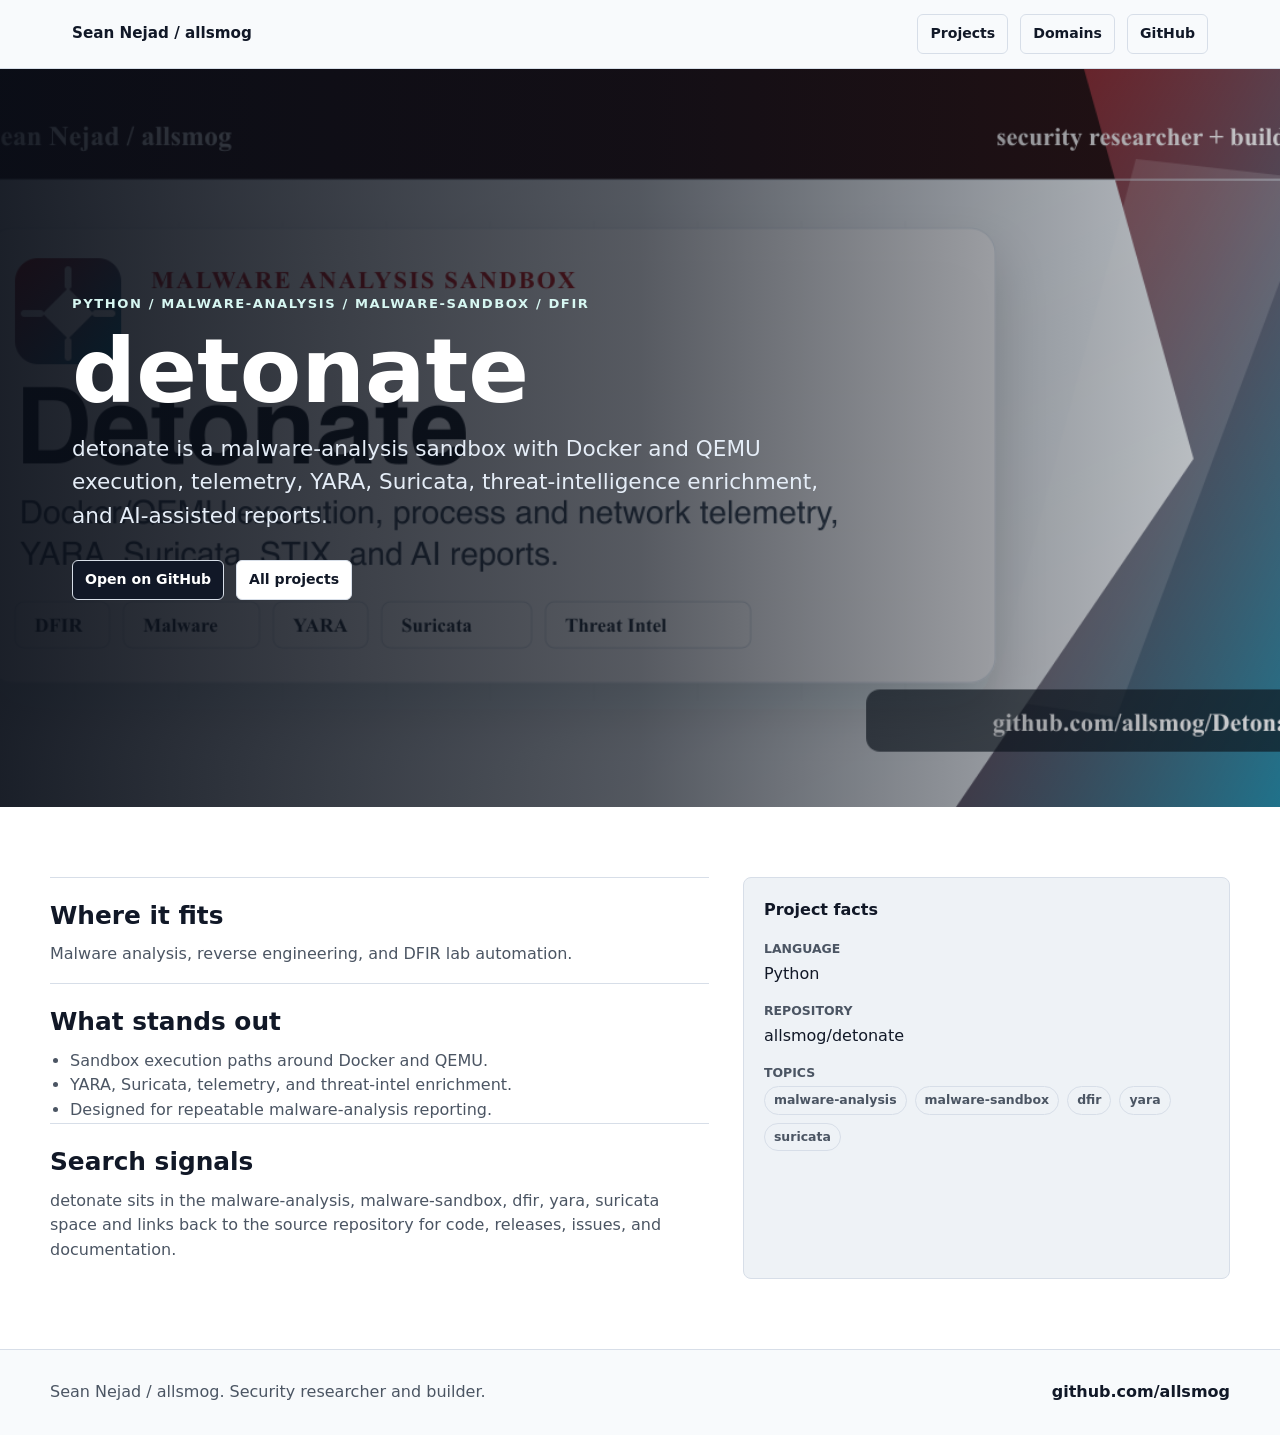
==== projects/detonate/index.html @ e036b19d "Create GitHub Pages portfolio site" ====
<!doctype html>
<html lang="en">
<head>
  <meta charset="utf-8">
  <meta name="viewport" content="width=device-width, initial-scale=1">
  <title>detonate | allsmog Security Projects</title>
  <meta name="description" content="detonate is a malware-analysis sandbox with Docker, QEMU, telemetry, YARA, Suricata, threat-intel enrichment, and AI reports.">
  <link rel="canonical" href="https://allsmog.github.io/projects/detonate/">
  <meta property="og:type" content="website">
  <meta property="og:title" content="detonate | allsmog Security Projects">
  <meta property="og:description" content="detonate is a malware-analysis sandbox with Docker, QEMU, telemetry, YARA, Suricata, threat-intel enrichment, and AI reports.">
  <meta property="og:url" content="https://allsmog.github.io/projects/detonate/">
  <meta property="og:image" content="https://allsmog.github.io/assets/social/detonate.png">
  <meta name="twitter:card" content="summary_large_image">
  <meta name="twitter:title" content="detonate | allsmog Security Projects">
  <meta name="twitter:description" content="detonate is a malware-analysis sandbox with Docker, QEMU, telemetry, YARA, Suricata, threat-intel enrichment, and AI reports.">
  <meta name="twitter:image" content="https://allsmog.github.io/assets/social/detonate.png">
  <link rel="stylesheet" href="/assets/site.css">
  <script type="application/ld+json">{"@context":"https://schema.org","@type":"SoftwareSourceCode","name":"detonate","description":"detonate is a malware-analysis sandbox with Docker and QEMU execution, telemetry, YARA, Suricata, threat-intelligence enrichment, and AI-assisted reports.","codeRepository":"https://github.com/allsmog/detonate","programmingLanguage":"Python","author":{"@type":"Person","name":"Sean Nejad","alternateName":"allsmog","url":"https://allsmog.github.io"},"url":"https://allsmog.github.io/projects/detonate/","keywords":"malware-analysis, malware-sandbox, dfir, yara, suricata"}</script>
</head>
<body>
  <a class="skip-link" href="#main">Skip to content</a>
  <header class="site-header">
    <nav class="nav" aria-label="Primary navigation">
      <a class="brand" href="/">Sean Nejad / allsmog</a>
      <div class="nav-links">
        <a href="/#projects">Projects</a>
        <a href="/#domains">Domains</a>
        <a href="https://github.com/allsmog">GitHub</a>
      </div>
    </nav>
  </header>
  <main id="main">
    <section class="hero" style="--hero-image: url('/assets/social/detonate.png')">
      <div class="hero-inner">
        <div class="hero-copy">
          <p class="eyebrow">Python / malware-analysis / malware-sandbox / dfir</p>
          <h1>detonate</h1>
          <p class="lede">detonate is a malware-analysis sandbox with Docker and QEMU execution, telemetry, YARA, Suricata, threat-intelligence enrichment, and AI-assisted reports.</p>
          <div class="hero-actions">
            <a class="button primary" href="https://github.com/allsmog/detonate">Open on GitHub</a>
            <a class="button secondary" href="/">All projects</a>
          </div>
        </div>
      </div>
    </section>
    <article class="page-section project-article">
      <div class="section-inner project-layout">
        <div>
          <section class="content-block">
            <h2>Where it fits</h2>
            <p>Malware analysis, reverse engineering, and DFIR lab automation.</p>
          </section>
          <section class="content-block">
            <h2>What stands out</h2>
            <ul><li>Sandbox execution paths around Docker and QEMU.</li><li>YARA, Suricata, telemetry, and threat-intel enrichment.</li><li>Designed for repeatable malware-analysis reporting.</li></ul>
          </section>
          <section class="content-block">
            <h2>Search signals</h2>
            <p>detonate sits in the malware-analysis, malware-sandbox, dfir, yara, suricata space and links back to the source repository for code, releases, issues, and documentation.</p>
          </section>
        </div>
        <aside class="fact-panel" aria-label="detonate facts">
          <h2>Project facts</h2>
          <dl class="fact-list">
            <div><dt>Language</dt><dd>Python</dd></div>
            <div><dt>Repository</dt><dd><a href="https://github.com/allsmog/detonate">allsmog/detonate</a></dd></div>
            <div><dt>Topics</dt><dd><div class="tag-row"><span class="tag">malware-analysis</span><span class="tag">malware-sandbox</span><span class="tag">dfir</span><span class="tag">yara</span><span class="tag">suricata</span></div></dd></div>
          </dl>
        </aside>
      </div>
    </article>
  </main>
  <footer class="site-footer">
    <div class="footer-inner">
      <span>Sean Nejad / allsmog. Security researcher and builder.</span>
      <a href="https://github.com/allsmog">github.com/allsmog</a>
    </div>
  </footer>
</body>
</html>
---- assets/site.css ----
:root {
  color-scheme: light;
  --bg: #f8fafc;
  --ink: #111827;
  --muted: #4b5563;
  --line: #d7dee8;
  --panel: #ffffff;
  --panel-alt: #eef2f6;
  --accent: #c92a2a;
  --accent-2: #0f766e;
  --accent-3: #8a5a00;
  --shadow: 0 16px 42px rgba(17, 24, 39, 0.12);
  font-family: Inter, ui-sans-serif, system-ui, -apple-system, BlinkMacSystemFont, "Segoe UI", sans-serif;
}

* {
  box-sizing: border-box;
}

html {
  scroll-behavior: smooth;
}

body {
  margin: 0;
  background: var(--bg);
  color: var(--ink);
  line-height: 1.55;
}

a {
  color: inherit;
  text-decoration: none;
}

img {
  display: block;
  max-width: 100%;
}

.skip-link {
  left: 16px;
  padding: 10px 14px;
  position: absolute;
  top: -48px;
  z-index: 20;
  background: var(--ink);
  color: #fff;
  border-radius: 6px;
}

.skip-link:focus {
  top: 16px;
}

.site-header {
  position: sticky;
  top: 0;
  z-index: 10;
  background: rgba(248, 250, 252, 0.9);
  border-bottom: 1px solid var(--line);
  backdrop-filter: blur(18px);
}

.nav {
  align-items: center;
  display: flex;
  gap: 24px;
  justify-content: space-between;
  margin: 0 auto;
  max-width: 1180px;
  padding: 14px 22px;
}

.brand {
  font-size: 0.95rem;
  font-weight: 760;
  letter-spacing: 0;
}

.nav-links {
  align-items: center;
  display: flex;
  flex-wrap: wrap;
  gap: 12px;
}

.nav-links a,
.button {
  align-items: center;
  border: 1px solid var(--line);
  border-radius: 6px;
  display: inline-flex;
  font-size: 0.88rem;
  font-weight: 680;
  gap: 8px;
  min-height: 38px;
  padding: 8px 12px;
}

.nav-links a:hover,
.button:hover {
  border-color: var(--ink);
}

.button.primary {
  background: var(--ink);
  color: #fff;
}

.button.secondary {
  background: var(--panel);
}

.hero .button.secondary {
  background: #ffffff;
  color: var(--ink);
}

.hero {
  background-image: linear-gradient(90deg, rgba(8, 13, 23, 0.92), rgba(8, 13, 23, 0.68), rgba(8, 13, 23, 0.18)), var(--hero-image);
  background-position: center;
  background-size: cover;
  color: #fff;
  min-height: 82svh;
  position: relative;
}

.hero-inner {
  display: flex;
  flex-direction: column;
  justify-content: center;
  margin: 0 auto;
  max-width: 1180px;
  min-height: 82svh;
  padding: 92px 22px 74px;
}

.hero-copy {
  max-width: 760px;
}

.eyebrow {
  color: #d7f7f2;
  font-size: 0.82rem;
  font-weight: 780;
  letter-spacing: 0.12em;
  margin: 0 0 14px;
  text-transform: uppercase;
}

h1,
h2,
h3,
p {
  margin-top: 0;
}

h1 {
  font-size: clamp(2.35rem, 7vw, 5.9rem);
  line-height: 0.96;
  letter-spacing: 0;
  margin-bottom: 18px;
  max-width: 900px;
}

.hero-copy .lede {
  color: #e5edf7;
  font-size: clamp(1.05rem, 2.1vw, 1.35rem);
  margin-bottom: 28px;
  max-width: 760px;
}

.hero-actions,
.section-actions {
  display: flex;
  flex-wrap: wrap;
  gap: 12px;
}

.page-section {
  padding: 70px 22px;
}

.section-inner {
  margin: 0 auto;
  max-width: 1180px;
}

.section-heading {
  align-items: end;
  display: grid;
  gap: 18px;
  grid-template-columns: minmax(0, 1fr) minmax(260px, 420px);
  margin-bottom: 28px;
}

.section-heading h2 {
  font-size: clamp(1.9rem, 4vw, 3.25rem);
  line-height: 1.04;
  margin-bottom: 0;
}

.section-heading p {
  color: var(--muted);
  margin-bottom: 0;
}

.project-grid {
  display: grid;
  gap: 18px;
  grid-template-columns: repeat(3, minmax(0, 1fr));
}

.project-card {
  background: var(--panel);
  border: 1px solid var(--line);
  border-radius: 8px;
  box-shadow: var(--shadow);
  display: grid;
  grid-template-rows: auto 1fr;
  min-width: 0;
  overflow: hidden;
}

.project-card img {
  aspect-ratio: 2 / 1;
  height: auto;
  object-fit: cover;
  width: 100%;
}

.project-card-body {
  display: flex;
  flex-direction: column;
  gap: 14px;
  padding: 18px;
}

.project-card h3 {
  font-size: 1.22rem;
  line-height: 1.18;
  margin-bottom: 0;
}

.project-card p {
  color: var(--muted);
  margin-bottom: 0;
}

.meta-row,
.tag-row {
  display: flex;
  flex-wrap: wrap;
  gap: 8px;
}

.tag,
.meta-pill {
  border: 1px solid var(--line);
  border-radius: 999px;
  color: var(--muted);
  font-size: 0.78rem;
  font-weight: 700;
  line-height: 1;
  padding: 7px 9px;
}

.meta-pill {
  color: var(--ink);
  background: var(--panel-alt);
}

.domain-grid {
  display: grid;
  gap: 16px;
  grid-template-columns: repeat(4, minmax(0, 1fr));
}

.domain {
  border-left: 4px solid var(--accent-2);
  background: var(--panel);
  padding: 18px;
}

.domain:nth-child(2) {
  border-color: var(--accent);
}

.domain:nth-child(3) {
  border-color: var(--accent-3);
}

.domain:nth-child(4) {
  border-color: var(--ink);
}

.domain h3 {
  font-size: 1rem;
  margin-bottom: 8px;
}

.domain p {
  color: var(--muted);
  margin-bottom: 0;
}

.project-article {
  background: var(--panel);
}

.project-layout {
  display: grid;
  gap: 34px;
  grid-template-columns: minmax(0, 1.15fr) minmax(260px, 0.85fr);
}

.content-block {
  border-top: 1px solid var(--line);
  padding-top: 24px;
}

.content-block h2 {
  font-size: 1.55rem;
  line-height: 1.15;
  margin-bottom: 12px;
}

.content-block p,
.content-block li {
  color: var(--muted);
}

.content-block ul {
  margin: 0;
  padding-left: 20px;
}

.fact-panel {
  background: var(--panel-alt);
  border: 1px solid var(--line);
  border-radius: 8px;
  padding: 20px;
}

.fact-panel h2 {
  font-size: 1rem;
  margin-bottom: 14px;
}

.fact-list {
  display: grid;
  gap: 14px;
}

.fact-list dt {
  color: var(--muted);
  font-size: 0.78rem;
  font-weight: 760;
  text-transform: uppercase;
}

.fact-list dd {
  margin: 4px 0 0;
}

.site-footer {
  border-top: 1px solid var(--line);
  color: var(--muted);
  padding: 30px 22px;
}

.footer-inner {
  display: flex;
  flex-wrap: wrap;
  gap: 12px;
  justify-content: space-between;
  margin: 0 auto;
  max-width: 1180px;
}

.footer-inner a {
  color: var(--ink);
  font-weight: 700;
}

@media (max-width: 900px) {
  .section-heading,
  .project-layout {
    grid-template-columns: 1fr;
  }

  .project-grid,
  .domain-grid {
    grid-template-columns: repeat(2, minmax(0, 1fr));
  }
}

@media (max-width: 640px) {
  .nav {
    align-items: flex-start;
    flex-direction: column;
    gap: 12px;
  }

  .hero,
  .hero-inner {
    min-height: 78svh;
  }

  .hero-inner {
    padding: 78px 18px 52px;
  }

  .page-section {
    padding: 52px 18px;
  }

  .project-grid,
  .domain-grid {
    grid-template-columns: 1fr;
  }

  .nav-links a,
  .button {
    min-height: 36px;
    padding: 8px 10px;
  }
}
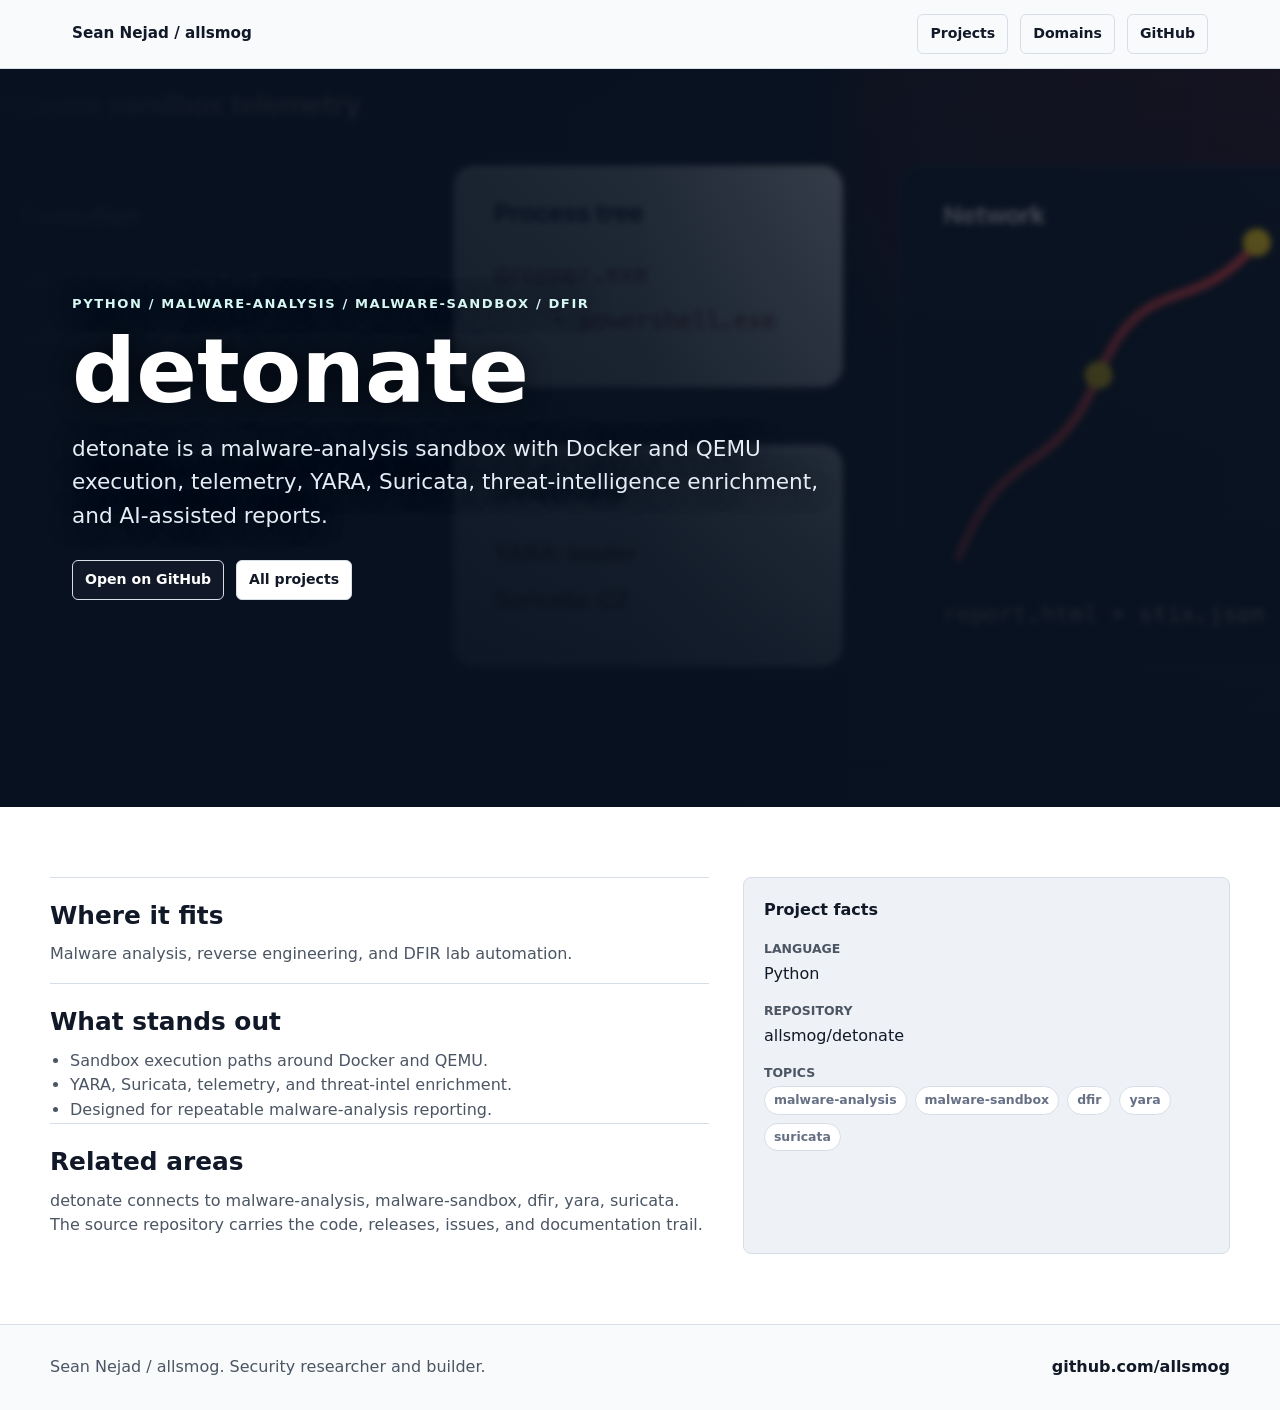
==== commit 97c0ef6c: "Polish portfolio UI and add research infrastructure" ====
--- a/projects/detonate/index.html
+++ b/projects/detonate/index.html
@@ -10,11 +10,11 @@
   <meta property="og:title" content="detonate | allsmog Security Projects">
   <meta property="og:description" content="detonate is a malware-analysis sandbox with Docker, QEMU, telemetry, YARA, Suricata, threat-intel enrichment, and AI reports.">
   <meta property="og:url" content="https://allsmog.github.io/projects/detonate/">
-  <meta property="og:image" content="https://allsmog.github.io/assets/social/detonate.png">
+  <meta property="og:image" content="https://allsmog.github.io/assets/project-visuals/detonate.png">
   <meta name="twitter:card" content="summary_large_image">
   <meta name="twitter:title" content="detonate | allsmog Security Projects">
   <meta name="twitter:description" content="detonate is a malware-analysis sandbox with Docker, QEMU, telemetry, YARA, Suricata, threat-intel enrichment, and AI reports.">
-  <meta name="twitter:image" content="https://allsmog.github.io/assets/social/detonate.png">
+  <meta name="twitter:image" content="https://allsmog.github.io/assets/project-visuals/detonate.png">
   <link rel="stylesheet" href="/assets/site.css">
   <script type="application/ld+json">{"@context":"https://schema.org","@type":"SoftwareSourceCode","name":"detonate","description":"detonate is a malware-analysis sandbox with Docker and QEMU execution, telemetry, YARA, Suricata, threat-intelligence enrichment, and AI-assisted reports.","codeRepository":"https://github.com/allsmog/detonate","programmingLanguage":"Python","author":{"@type":"Person","name":"Sean Nejad","alternateName":"allsmog","url":"https://allsmog.github.io"},"url":"https://allsmog.github.io/projects/detonate/","keywords":"malware-analysis, malware-sandbox, dfir, yara, suricata"}</script>
 </head>
@@ -31,7 +31,7 @@
     </nav>
   </header>
   <main id="main">
-    <section class="hero" style="--hero-image: url('/assets/social/detonate.png')">
+    <section class="hero project-hero" style="--hero-image: url('/assets/project-visuals/detonate.png'); --project-accent: #b91c1c">
       <div class="hero-inner">
         <div class="hero-copy">
           <p class="eyebrow">Python / malware-analysis / malware-sandbox / dfir</p>
@@ -56,8 +56,8 @@
             <ul><li>Sandbox execution paths around Docker and QEMU.</li><li>YARA, Suricata, telemetry, and threat-intel enrichment.</li><li>Designed for repeatable malware-analysis reporting.</li></ul>
           </section>
           <section class="content-block">
-            <h2>Search signals</h2>
-            <p>detonate sits in the malware-analysis, malware-sandbox, dfir, yara, suricata space and links back to the source repository for code, releases, issues, and documentation.</p>
+            <h2>Related areas</h2>
+            <p>detonate connects to malware-analysis, malware-sandbox, dfir, yara, suricata. The source repository carries the code, releases, issues, and documentation trail.</p>
           </section>
         </div>
         <aside class="fact-panel" aria-label="detonate facts">
--- a/assets/site.css
+++ b/assets/site.css
@@ -126,6 +126,36 @@
   position: relative;
 }
 
+.project-hero {
+  background: #07111f;
+  background-image: none;
+  isolation: isolate;
+  overflow: hidden;
+}
+
+.project-hero::before {
+  background-image: var(--hero-image);
+  background-position: center;
+  background-size: cover;
+  content: "";
+  filter: blur(3px);
+  inset: -30px;
+  opacity: 0.62;
+  position: absolute;
+  transform: scale(1.05);
+  z-index: -2;
+}
+
+.project-hero::after {
+  background:
+    linear-gradient(90deg, rgba(7, 17, 31, 0.98), rgba(7, 17, 31, 0.76), rgba(7, 17, 31, 0.18)),
+    linear-gradient(180deg, rgba(7, 17, 31, 0.18), rgba(7, 17, 31, 0.9));
+  content: "";
+  inset: 0;
+  position: absolute;
+  z-index: -1;
+}
+
 .hero-inner {
   display: flex;
   flex-direction: column;
@@ -134,6 +164,8 @@
   max-width: 1180px;
   min-height: 82svh;
   padding: 92px 22px 74px;
+  position: relative;
+  z-index: 1;
 }
 
 .hero-copy {
@@ -171,6 +203,12 @@
   max-width: 760px;
 }
 
+.project-hero h1,
+.project-hero .lede,
+.project-hero .eyebrow {
+  text-shadow: 0 2px 24px rgba(0, 0, 0, 0.64);
+}
+
 .hero-actions,
 .section-actions {
   display: flex;
@@ -223,8 +261,14 @@
   overflow: hidden;
 }
 
+.project-card:hover {
+  border-color: color-mix(in srgb, var(--project-accent), var(--line) 30%);
+}
+
 .project-card img {
-  aspect-ratio: 2 / 1;
+  aspect-ratio: 16 / 9;
+  background: #111827;
+  border-bottom: 3px solid var(--project-accent);
   height: auto;
   object-fit: cover;
   width: 100%;
@@ -259,16 +303,76 @@
 .meta-pill {
   border: 1px solid var(--line);
   border-radius: 999px;
-  color: var(--muted);
   font-size: 0.78rem;
   font-weight: 700;
   line-height: 1;
   padding: 7px 9px;
 }
 
+.tag {
+  color: #667085;
+  background: #ffffff;
+}
+
 .meta-pill {
-  color: var(--ink);
   background: var(--panel-alt);
+}
+
+.language-pill {
+  color: #667085;
+}
+
+.category-pill {
+  background: color-mix(in srgb, var(--project-accent), #ffffff 90%);
+  border-color: color-mix(in srgb, var(--project-accent), #ffffff 72%);
+  color: color-mix(in srgb, var(--project-accent), #111827 22%);
+}
+
+.research-section {
+  background: #eef2f6;
+}
+
+.research-list {
+  display: grid;
+  gap: 16px;
+  grid-template-columns: repeat(3, minmax(0, 1fr));
+}
+
+.research-card {
+  background: var(--panel);
+  border: 1px solid var(--line);
+  border-left: 4px solid var(--project-accent);
+  border-radius: 8px;
+  display: grid;
+  grid-template-rows: auto 1fr;
+  min-width: 0;
+  overflow: hidden;
+}
+
+.research-card img {
+  aspect-ratio: 16 / 7;
+  background: #111827;
+  height: auto;
+  object-fit: cover;
+  width: 100%;
+}
+
+.research-card-body {
+  display: flex;
+  flex-direction: column;
+  gap: 10px;
+  padding: 16px;
+}
+
+.research-card h3 {
+  font-size: 1.05rem;
+  line-height: 1.18;
+  margin-bottom: 0;
+}
+
+.research-card p {
+  color: var(--muted);
+  margin-bottom: 0;
 }
 
 .domain-grid {
@@ -391,7 +495,8 @@
   }
 
   .project-grid,
-  .domain-grid {
+  .domain-grid,
+  .research-list {
     grid-template-columns: repeat(2, minmax(0, 1fr));
   }
 }
@@ -417,8 +522,37 @@
   }
 
   .project-grid,
-  .domain-grid {
+  .domain-grid,
+  .research-list {
     grid-template-columns: 1fr;
+  }
+
+  .research-card {
+    grid-template-columns: 1fr;
+    grid-template-rows: 1fr;
+  }
+
+  .research-thumb {
+    display: none;
+  }
+
+  .research-card img {
+    aspect-ratio: auto;
+    height: 100%;
+  }
+
+  .research-card-body {
+    gap: 8px;
+    padding: 12px;
+  }
+
+  .research-card .tag-row {
+    display: none;
+  }
+
+  .research-card .button {
+    min-height: 32px;
+    padding: 6px 8px;
   }
 
   .nav-links a,
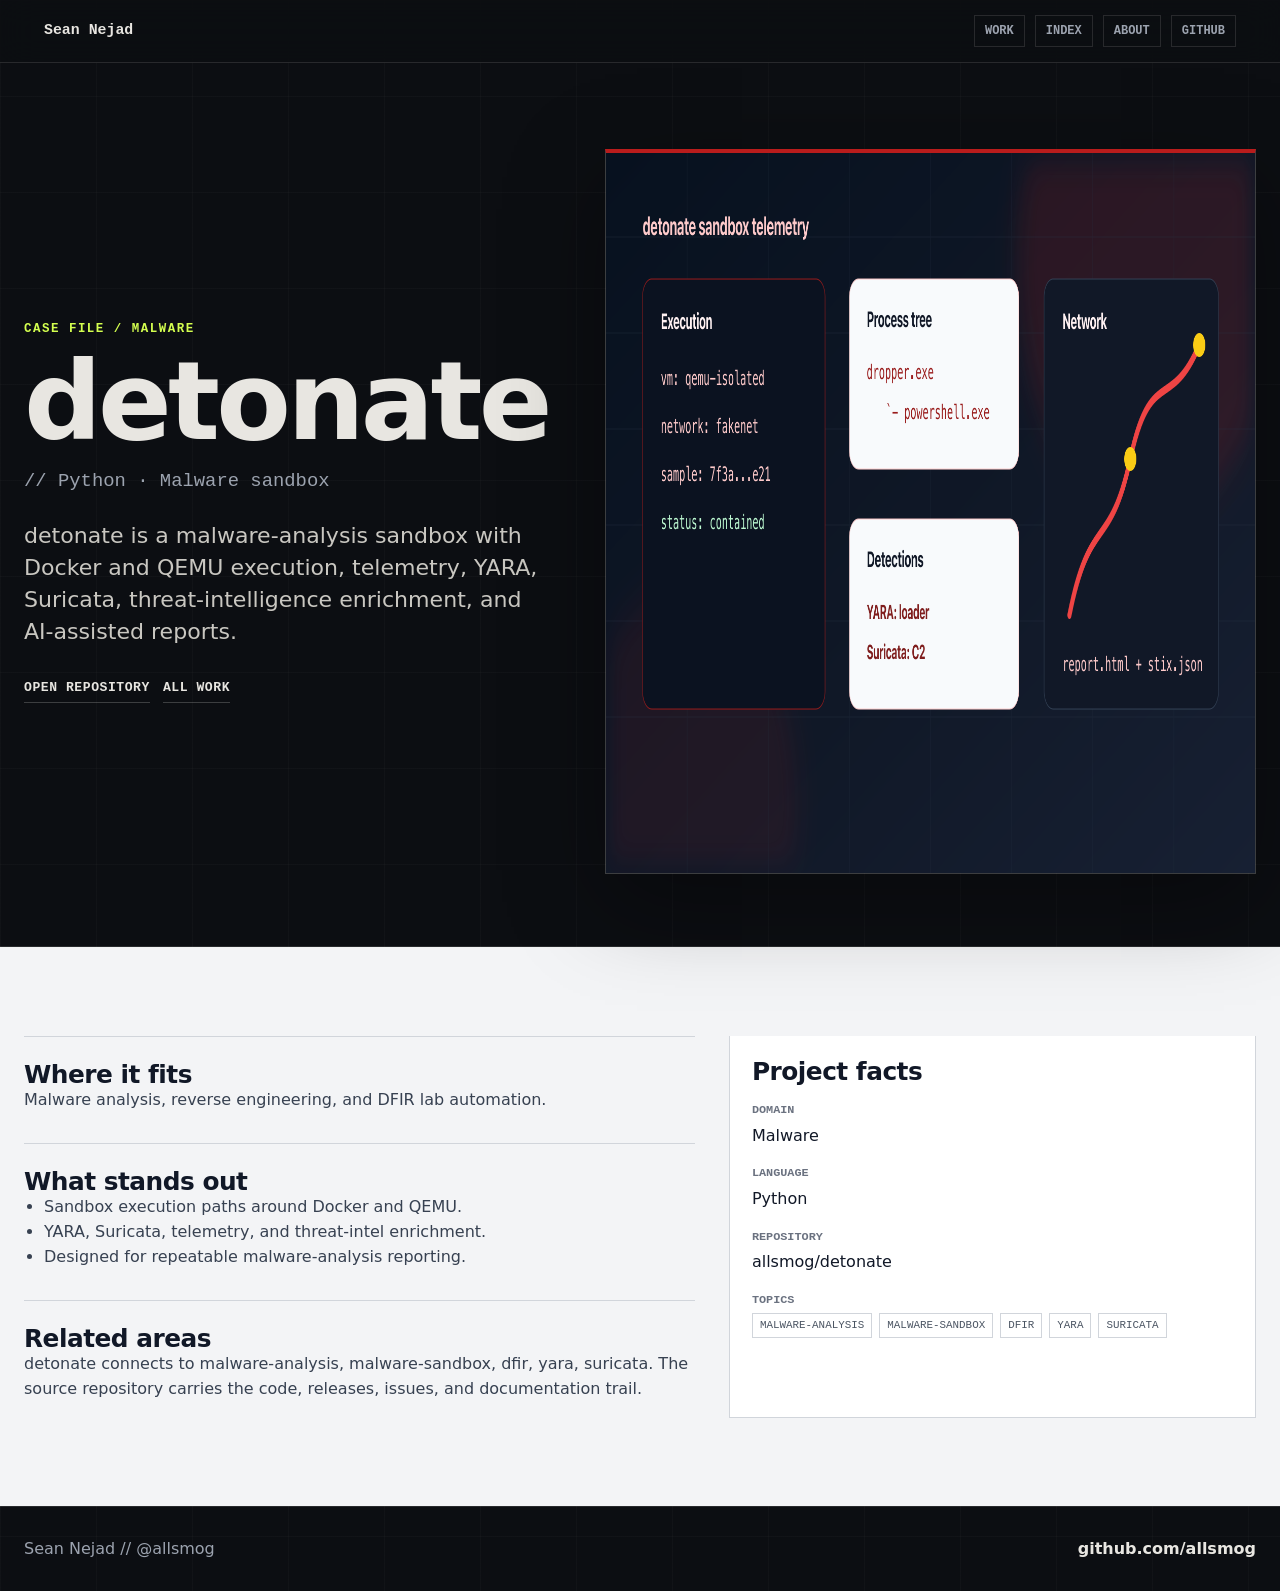
==== commit 91a204ed: "Redesign portfolio as lab dossier" ====
--- a/projects/detonate/index.html
+++ b/projects/detonate/index.html
@@ -3,16 +3,16 @@
 <head>
   <meta charset="utf-8">
   <meta name="viewport" content="width=device-width, initial-scale=1">
-  <title>detonate | allsmog Security Projects</title>
+  <title>detonate | Sean Nejad / allsmog</title>
   <meta name="description" content="detonate is a malware-analysis sandbox with Docker, QEMU, telemetry, YARA, Suricata, threat-intel enrichment, and AI reports.">
   <link rel="canonical" href="https://allsmog.github.io/projects/detonate/">
   <meta property="og:type" content="website">
-  <meta property="og:title" content="detonate | allsmog Security Projects">
+  <meta property="og:title" content="detonate | Sean Nejad / allsmog">
   <meta property="og:description" content="detonate is a malware-analysis sandbox with Docker, QEMU, telemetry, YARA, Suricata, threat-intel enrichment, and AI reports.">
   <meta property="og:url" content="https://allsmog.github.io/projects/detonate/">
   <meta property="og:image" content="https://allsmog.github.io/assets/project-visuals/detonate.png">
   <meta name="twitter:card" content="summary_large_image">
-  <meta name="twitter:title" content="detonate | allsmog Security Projects">
+  <meta name="twitter:title" content="detonate | Sean Nejad / allsmog">
   <meta name="twitter:description" content="detonate is a malware-analysis sandbox with Docker, QEMU, telemetry, YARA, Suricata, threat-intel enrichment, and AI reports.">
   <meta name="twitter:image" content="https://allsmog.github.io/assets/project-visuals/detonate.png">
   <link rel="stylesheet" href="/assets/site.css">
@@ -22,26 +22,31 @@
   <a class="skip-link" href="#main">Skip to content</a>
   <header class="site-header">
     <nav class="nav" aria-label="Primary navigation">
-      <a class="brand" href="/">Sean Nejad / allsmog</a>
+      <a class="brand" href="/">Sean Nejad</a>
       <div class="nav-links">
-        <a href="/#projects">Projects</a>
-        <a href="/#domains">Domains</a>
-        <a href="https://github.com/allsmog">GitHub</a>
+        <a href="/#work">work</a>
+        <a href="/#index">index</a>
+        <a href="/#about">about</a>
+        <a href="https://github.com/allsmog">github</a>
       </div>
     </nav>
   </header>
   <main id="main">
-    <section class="hero project-hero" style="--hero-image: url('/assets/project-visuals/detonate.png'); --project-accent: #b91c1c">
-      <div class="hero-inner">
-        <div class="hero-copy">
-          <p class="eyebrow">Python / malware-analysis / malware-sandbox / dfir</p>
+    <section class="project-dossier" style="--project-accent: #b91c1c">
+      <div class="project-dossier-grid">
+        <div class="project-dossier-copy">
+          <p class="section-index">case file / Malware</p>
           <h1>detonate</h1>
-          <p class="lede">detonate is a malware-analysis sandbox with Docker and QEMU execution, telemetry, YARA, Suricata, threat-intelligence enrichment, and AI-assisted reports.</p>
-          <div class="hero-actions">
-            <a class="button primary" href="https://github.com/allsmog/detonate">Open on GitHub</a>
-            <a class="button secondary" href="/">All projects</a>
+          <p class="identity-handle">// Python · Malware sandbox</p>
+          <p class="identity-line">detonate is a malware-analysis sandbox with Docker and QEMU execution, telemetry, YARA, Suricata, threat-intelligence enrichment, and AI-assisted reports.</p>
+          <div class="identity-links">
+            <a href="https://github.com/allsmog/detonate">open repository</a>
+            <a href="/">all work</a>
           </div>
         </div>
+        <figure class="project-dossier-art">
+          <img src="/assets/project-visuals/detonate.png" alt="detonate artifact preview" width="1280" height="720">
+        </figure>
       </div>
     </section>
     <article class="page-section project-article">
@@ -63,6 +68,7 @@
         <aside class="fact-panel" aria-label="detonate facts">
           <h2>Project facts</h2>
           <dl class="fact-list">
+            <div><dt>Domain</dt><dd>Malware</dd></div>
             <div><dt>Language</dt><dd>Python</dd></div>
             <div><dt>Repository</dt><dd><a href="https://github.com/allsmog/detonate">allsmog/detonate</a></dd></div>
             <div><dt>Topics</dt><dd><div class="tag-row"><span class="tag">malware-analysis</span><span class="tag">malware-sandbox</span><span class="tag">dfir</span><span class="tag">yara</span><span class="tag">suricata</span></div></dd></div>
@@ -71,11 +77,12 @@
       </div>
     </article>
   </main>
-  <footer class="site-footer">
+  <footer class="site-footer" id="contact">
     <div class="footer-inner">
-      <span>Sean Nejad / allsmog. Security researcher and builder.</span>
+      <span>Sean Nejad <span class="muted">// @allsmog</span></span>
       <a href="https://github.com/allsmog">github.com/allsmog</a>
     </div>
   </footer>
+
 </body>
 </html>
--- a/assets/site.css
+++ b/assets/site.css
@@ -1,16 +1,19 @@
 :root {
-  color-scheme: light;
-  --bg: #f8fafc;
-  --ink: #111827;
-  --muted: #4b5563;
-  --line: #d7dee8;
-  --panel: #ffffff;
-  --panel-alt: #eef2f6;
-  --accent: #c92a2a;
-  --accent-2: #0f766e;
-  --accent-3: #8a5a00;
-  --shadow: 0 16px 42px rgba(17, 24, 39, 0.12);
-  font-family: Inter, ui-sans-serif, system-ui, -apple-system, BlinkMacSystemFont, "Segoe UI", sans-serif;
+  color-scheme: dark;
+  --bg: #0c0e12;
+  --bg-raised: #11151c;
+  --ink: #e8e6e1;
+  --muted: #9ca3af;
+  --faint: #687180;
+  --line: rgba(232, 230, 225, 0.13);
+  --line-strong: rgba(232, 230, 225, 0.22);
+  --accent: #d4ff4f;
+  --panel: rgba(255, 255, 255, 0.035);
+  --panel-strong: rgba(255, 255, 255, 0.07);
+  --shadow: 0 28px 90px rgba(0, 0, 0, 0.35);
+  --sans: Inter, ui-sans-serif, system-ui, -apple-system, BlinkMacSystemFont, "Segoe UI", sans-serif;
+  --mono: "JetBrains Mono", "SFMono-Regular", Consolas, "Liberation Mono", monospace;
+  font-family: var(--sans);
 }
 
 * {
@@ -23,7 +26,11 @@
 
 body {
   margin: 0;
-  background: var(--bg);
+  background:
+    linear-gradient(rgba(232, 230, 225, 0.025) 1px, transparent 1px),
+    linear-gradient(90deg, rgba(232, 230, 225, 0.025) 1px, transparent 1px),
+    var(--bg);
+  background-size: 96px 96px;
   color: var(--ink);
   line-height: 1.55;
 }
@@ -36,6 +43,10 @@
 img {
   display: block;
   max-width: 100%;
+}
+
+button {
+  font: inherit;
 }
 
 .skip-link {
@@ -43,10 +54,12 @@
   padding: 10px 14px;
   position: absolute;
   top: -48px;
-  z-index: 20;
-  background: var(--ink);
-  color: #fff;
-  border-radius: 6px;
+  z-index: 40;
+  background: var(--accent);
+  color: var(--bg);
+  border-radius: 2px;
+  font-family: var(--mono);
+  font-weight: 800;
 }
 
 .skip-link:focus {
@@ -56,8 +69,8 @@
 .site-header {
   position: sticky;
   top: 0;
-  z-index: 10;
-  background: rgba(248, 250, 252, 0.9);
+  z-index: 30;
+  background: rgba(12, 14, 18, 0.86);
   border-bottom: 1px solid var(--line);
   backdrop-filter: blur(18px);
 }
@@ -65,16 +78,32 @@
 .nav {
   align-items: center;
   display: flex;
-  gap: 24px;
+  gap: 22px;
   justify-content: space-between;
   margin: 0 auto;
-  max-width: 1180px;
-  padding: 14px 22px;
+  max-width: 1240px;
+  padding: 15px 24px;
+}
+
+.brand,
+.nav-links a,
+.text-link,
+.filter-button,
+.hero-stamp,
+.dossier-label,
+.section-index,
+.identity-handle,
+.index-meta,
+.feature-meta,
+.fact-list dt,
+.tag {
+  font-family: var(--mono);
 }
 
 .brand {
-  font-size: 0.95rem;
-  font-weight: 760;
+  color: var(--ink);
+  font-size: 0.93rem;
+  font-weight: 800;
   letter-spacing: 0;
 }
 
@@ -82,102 +111,62 @@
   align-items: center;
   display: flex;
   flex-wrap: wrap;
-  gap: 12px;
-}
-
-.nav-links a,
-.button {
+  gap: 10px;
+}
+
+.nav-links a {
+  border: 1px solid var(--line);
+  color: var(--muted);
+  font-size: 0.75rem;
+  font-weight: 760;
+  line-height: 1;
+  padding: 9px 10px;
+  text-transform: uppercase;
+}
+
+.nav-links a:hover,
+.nav-links a:focus-visible,
+.text-link:hover,
+.text-link:focus-visible {
+  border-color: var(--accent);
+  color: var(--accent);
+}
+
+.dossier-hero {
+  min-height: 89svh;
+  padding: 24px;
+}
+
+.hero-stamp {
+  color: var(--faint);
+  font-size: 0.76rem;
+  letter-spacing: 0.04em;
+  margin: 0 auto 34px;
+  max-width: 1240px;
+  text-transform: uppercase;
+}
+
+.dossier-hero-grid {
   align-items: center;
-  border: 1px solid var(--line);
-  border-radius: 6px;
-  display: inline-flex;
-  font-size: 0.88rem;
-  font-weight: 680;
-  gap: 8px;
-  min-height: 38px;
-  padding: 8px 12px;
-}
-
-.nav-links a:hover,
-.button:hover {
-  border-color: var(--ink);
-}
-
-.button.primary {
-  background: var(--ink);
-  color: #fff;
-}
-
-.button.secondary {
-  background: var(--panel);
-}
-
-.hero .button.secondary {
-  background: #ffffff;
-  color: var(--ink);
-}
-
-.hero {
-  background-image: linear-gradient(90deg, rgba(8, 13, 23, 0.92), rgba(8, 13, 23, 0.68), rgba(8, 13, 23, 0.18)), var(--hero-image);
-  background-position: center;
-  background-size: cover;
-  color: #fff;
-  min-height: 82svh;
-  position: relative;
-}
-
-.project-hero {
-  background: #07111f;
-  background-image: none;
-  isolation: isolate;
-  overflow: hidden;
-}
-
-.project-hero::before {
-  background-image: var(--hero-image);
-  background-position: center;
-  background-size: cover;
-  content: "";
-  filter: blur(3px);
-  inset: -30px;
-  opacity: 0.62;
-  position: absolute;
-  transform: scale(1.05);
-  z-index: -2;
-}
-
-.project-hero::after {
-  background:
-    linear-gradient(90deg, rgba(7, 17, 31, 0.98), rgba(7, 17, 31, 0.76), rgba(7, 17, 31, 0.18)),
-    linear-gradient(180deg, rgba(7, 17, 31, 0.18), rgba(7, 17, 31, 0.9));
-  content: "";
-  inset: 0;
-  position: absolute;
-  z-index: -1;
-}
-
-.hero-inner {
-  display: flex;
-  flex-direction: column;
-  justify-content: center;
+  display: grid;
+  gap: 52px;
+  grid-template-columns: minmax(0, 1.1fr) minmax(380px, 0.9fr);
   margin: 0 auto;
-  max-width: 1180px;
-  min-height: 82svh;
-  padding: 92px 22px 74px;
-  position: relative;
-  z-index: 1;
-}
-
-.hero-copy {
-  max-width: 760px;
-}
-
-.eyebrow {
-  color: #d7f7f2;
-  font-size: 0.82rem;
-  font-weight: 780;
+  max-width: 1240px;
+  min-height: calc(89svh - 92px);
+}
+
+.identity-block {
+  max-width: 850px;
+}
+
+.dossier-label,
+.section-index {
+  color: var(--accent);
+  font-size: 0.78rem;
+  font-weight: 850;
   letter-spacing: 0.12em;
-  margin: 0 0 14px;
+  margin: 0 0 16px;
   text-transform: uppercase;
 }
 
@@ -189,250 +178,377 @@
 }
 
 h1 {
-  font-size: clamp(2.35rem, 7vw, 5.9rem);
-  line-height: 0.96;
-  letter-spacing: 0;
+  color: var(--ink);
+  font-size: clamp(4.1rem, 11vw, 9.4rem);
+  letter-spacing: -0.035em;
+  line-height: 0.86;
   margin-bottom: 18px;
-  max-width: 900px;
-}
-
-.hero-copy .lede {
-  color: #e5edf7;
-  font-size: clamp(1.05rem, 2.1vw, 1.35rem);
-  margin-bottom: 28px;
+}
+
+h2 {
+  color: var(--ink);
+  font-size: clamp(2.25rem, 5.6vw, 5.2rem);
+  letter-spacing: -0.034em;
+  line-height: 0.92;
+  margin-bottom: 0;
+}
+
+h3 {
+  color: var(--ink);
+}
+
+.identity-handle {
+  color: var(--muted);
+  font-size: clamp(0.96rem, 1.55vw, 1.18rem);
+  margin-bottom: 24px;
+}
+
+.identity-line {
+  color: #c9c7c1;
+  font-size: clamp(1.06rem, 2vw, 1.38rem);
+  line-height: 1.45;
   max-width: 760px;
 }
 
-.project-hero h1,
-.project-hero .lede,
-.project-hero .eyebrow {
-  text-shadow: 0 2px 24px rgba(0, 0, 0, 0.64);
-}
-
-.hero-actions,
+.identity-links,
 .section-actions {
   display: flex;
   flex-wrap: wrap;
-  gap: 12px;
+  gap: 13px;
+  margin-top: 30px;
+}
+
+.identity-links a,
+.text-link {
+  border-bottom: 1px solid var(--line-strong);
+  color: var(--ink);
+  font-family: var(--mono);
+  font-size: 0.82rem;
+  font-weight: 800;
+  letter-spacing: 0.04em;
+  padding-bottom: 4px;
+  text-transform: uppercase;
+}
+
+.hero-figure {
+  margin: 0;
+  position: relative;
+}
+
+.hero-figure::before {
+  border: 1px solid var(--line);
+  content: "";
+  inset: -14px 14px 14px -14px;
+  position: absolute;
+}
+
+.hero-figure img {
+  aspect-ratio: 16 / 9;
+  border: 1px solid var(--line-strong);
+  box-shadow: var(--shadow);
+  object-fit: contain;
+  opacity: 0.78;
+  position: relative;
+  width: 100%;
+}
+
+.hero-figure figcaption {
+  color: var(--faint);
+  font-family: var(--mono);
+  font-size: 0.72rem;
+  margin-top: 12px;
+  text-transform: uppercase;
 }
 
 .page-section {
-  padding: 70px 22px;
+  border-top: 1px solid var(--line);
+  padding: 88px 24px;
 }
 
 .section-inner {
   margin: 0 auto;
-  max-width: 1180px;
+  max-width: 1240px;
 }
 
 .section-heading {
-  align-items: end;
-  display: grid;
-  gap: 18px;
-  grid-template-columns: minmax(0, 1fr) minmax(260px, 420px);
-  margin-bottom: 28px;
-}
-
-.section-heading h2 {
-  font-size: clamp(1.9rem, 4vw, 3.25rem);
-  line-height: 1.04;
+  display: grid;
+  gap: 28px;
+  grid-template-columns: minmax(0, 1.05fr) minmax(280px, 0.75fr);
+  margin-bottom: 46px;
+}
+
+.section-heading p:last-child {
+  color: var(--muted);
   margin-bottom: 0;
 }
 
-.section-heading p {
-  color: var(--muted);
-  margin-bottom: 0;
-}
-
-.project-grid {
-  display: grid;
-  gap: 18px;
-  grid-template-columns: repeat(3, minmax(0, 1fr));
-}
-
-.project-card {
+.feature-stack {
+  display: grid;
+  gap: 20px;
+}
+
+.feature-row {
+  align-items: stretch;
   background: var(--panel);
   border: 1px solid var(--line);
-  border-radius: 8px;
-  box-shadow: var(--shadow);
-  display: grid;
-  grid-template-rows: auto 1fr;
+  display: grid;
+  grid-template-columns: minmax(320px, 0.92fr) minmax(0, 1.08fr);
+  min-height: 360px;
+}
+
+.feature-row-reverse {
+  grid-template-columns: minmax(0, 1.08fr) minmax(320px, 0.92fr);
+}
+
+.feature-row-reverse .feature-art {
+  order: 2;
+}
+
+.feature-art {
+  background: #080b10;
+  border-right: 1px solid var(--line);
+  min-height: 100%;
+  overflow: hidden;
+}
+
+.feature-row-reverse .feature-art {
+  border-left: 1px solid var(--line);
+  border-right: 0;
+}
+
+.feature-art img {
+  height: 100%;
+  object-fit: contain;
+  opacity: 0.92;
+  transition: opacity 160ms ease, transform 160ms ease;
+  width: 100%;
+}
+
+.feature-row:hover .feature-art img {
+  opacity: 1;
+  transform: scale(1.015);
+}
+
+.feature-copy {
+  border-top: 4px solid var(--project-accent);
+  padding: 34px;
+}
+
+.feature-copy h3 {
+  font-size: clamp(2.15rem, 4.6vw, 4.25rem);
+  letter-spacing: -0.035em;
+  line-height: 0.92;
+  margin-bottom: 18px;
+}
+
+.feature-copy p,
+.feature-copy li {
+  color: #c9c7c1;
+  font-size: 1.02rem;
+}
+
+.feature-copy ul {
+  margin: 22px 0 0;
+  padding-left: 20px;
+}
+
+.feature-meta {
+  align-items: center;
+  color: var(--muted);
+  display: flex;
+  flex-wrap: wrap;
+  gap: 11px;
+  margin-top: 28px;
+}
+
+.feature-meta span {
+  border: 1px solid var(--line);
+  color: var(--muted);
+  font-size: 0.76rem;
+  padding: 6px 8px;
+  text-transform: uppercase;
+}
+
+.index-section {
+  background: #0f1218;
+}
+
+.filter-row {
+  align-items: center;
+  display: flex;
+  flex-wrap: wrap;
+  gap: 9px;
+  margin-bottom: 28px;
+}
+
+.filter-button {
+  background: transparent;
+  border: 1px solid var(--line);
+  color: var(--muted);
+  cursor: pointer;
+  font-size: 0.72rem;
+  font-weight: 820;
+  letter-spacing: 0.04em;
+  padding: 8px 10px;
+  text-transform: uppercase;
+}
+
+.filter-button.active,
+.filter-button:hover,
+.filter-button:focus-visible {
+  border-color: var(--accent);
+  color: var(--accent);
+}
+
+.index-grid {
+  display: grid;
+  gap: 16px;
+  grid-template-columns: repeat(3, minmax(0, 1fr));
+}
+
+.index-card {
+  background: var(--panel);
+  border: 1px solid var(--line);
+  border-top: 3px solid var(--project-accent);
   min-width: 0;
+}
+
+.index-card[hidden] {
+  display: none;
+}
+
+.index-art {
+  background: #080b10;
+  border-bottom: 1px solid var(--line);
+  display: block;
   overflow: hidden;
 }
 
-.project-card:hover {
-  border-color: color-mix(in srgb, var(--project-accent), var(--line) 30%);
-}
-
-.project-card img {
+.index-art img {
   aspect-ratio: 16 / 9;
-  background: #111827;
-  border-bottom: 3px solid var(--project-accent);
-  height: auto;
-  object-fit: cover;
+  object-fit: contain;
+  opacity: 0.88;
   width: 100%;
 }
 
-.project-card-body {
+.index-card-body {
+  padding: 18px;
+}
+
+.index-meta {
+  color: var(--muted);
   display: flex;
-  flex-direction: column;
-  gap: 14px;
-  padding: 18px;
-}
-
-.project-card h3 {
-  font-size: 1.22rem;
-  line-height: 1.18;
-  margin-bottom: 0;
-}
-
-.project-card p {
-  color: var(--muted);
-  margin-bottom: 0;
-}
-
-.meta-row,
+  flex-wrap: wrap;
+  font-size: 0.72rem;
+  gap: 8px;
+  letter-spacing: 0.04em;
+  margin-bottom: 14px;
+  text-transform: uppercase;
+}
+
+.index-card h3 {
+  font-size: 1.34rem;
+  letter-spacing: -0.02em;
+  line-height: 1.05;
+  margin-bottom: 10px;
+}
+
+.index-card p {
+  color: #c9c7c1;
+  margin-bottom: 14px;
+}
+
 .tag-row {
   display: flex;
   flex-wrap: wrap;
-  gap: 8px;
-}
-
-.tag,
-.meta-pill {
+  gap: 7px;
+}
+
+.tag {
   border: 1px solid var(--line);
-  border-radius: 999px;
-  font-size: 0.78rem;
-  font-weight: 700;
+  color: var(--muted);
+  font-size: 0.68rem;
   line-height: 1;
-  padding: 7px 9px;
-}
-
-.tag {
-  color: #667085;
-  background: #ffffff;
-}
-
-.meta-pill {
-  background: var(--panel-alt);
-}
-
-.language-pill {
-  color: #667085;
-}
-
-.category-pill {
-  background: color-mix(in srgb, var(--project-accent), #ffffff 90%);
-  border-color: color-mix(in srgb, var(--project-accent), #ffffff 72%);
-  color: color-mix(in srgb, var(--project-accent), #111827 22%);
-}
-
-.research-section {
-  background: #eef2f6;
-}
-
-.research-list {
-  display: grid;
-  gap: 16px;
-  grid-template-columns: repeat(3, minmax(0, 1fr));
-}
-
-.research-card {
-  background: var(--panel);
-  border: 1px solid var(--line);
-  border-left: 4px solid var(--project-accent);
-  border-radius: 8px;
-  display: grid;
-  grid-template-rows: auto 1fr;
-  min-width: 0;
+  padding: 6px 7px;
+  text-transform: uppercase;
+}
+
+.about-section {
+  background: var(--bg);
+}
+
+.about-grid {
+  display: grid;
+  gap: 40px;
+  grid-template-columns: minmax(0, 0.9fr) minmax(0, 1.1fr);
+}
+
+.about-copy p {
+  color: #c9c7c1;
+  font-size: 1.15rem;
+}
+
+.project-dossier {
+  border-bottom: 1px solid var(--line);
+  padding: 86px 24px 72px;
+}
+
+.project-dossier-grid {
+  align-items: center;
+  display: grid;
+  gap: 48px;
+  grid-template-columns: minmax(0, 0.9fr) minmax(360px, 1.1fr);
+  margin: 0 auto;
+  max-width: 1240px;
+}
+
+.project-dossier h1 {
+  font-size: clamp(3.35rem, 8.5vw, 7.8rem);
+}
+
+.project-dossier-art {
+  border: 1px solid var(--line-strong);
+  border-top: 4px solid var(--project-accent);
+  margin: 0;
   overflow: hidden;
-}
-
-.research-card img {
-  aspect-ratio: 16 / 7;
-  background: #111827;
-  height: auto;
-  object-fit: cover;
+  box-shadow: var(--shadow);
+}
+
+.project-dossier-art img {
   width: 100%;
 }
 
-.research-card-body {
-  display: flex;
-  flex-direction: column;
-  gap: 10px;
-  padding: 16px;
-}
-
-.research-card h3 {
-  font-size: 1.05rem;
-  line-height: 1.18;
-  margin-bottom: 0;
-}
-
-.research-card p {
-  color: var(--muted);
-  margin-bottom: 0;
-}
-
-.domain-grid {
-  display: grid;
-  gap: 16px;
-  grid-template-columns: repeat(4, minmax(0, 1fr));
-}
-
-.domain {
-  border-left: 4px solid var(--accent-2);
-  background: var(--panel);
-  padding: 18px;
-}
-
-.domain:nth-child(2) {
-  border-color: var(--accent);
-}
-
-.domain:nth-child(3) {
-  border-color: var(--accent-3);
-}
-
-.domain:nth-child(4) {
-  border-color: var(--ink);
-}
-
-.domain h3 {
-  font-size: 1rem;
-  margin-bottom: 8px;
-}
-
-.domain p {
-  color: var(--muted);
-  margin-bottom: 0;
-}
-
 .project-article {
-  background: var(--panel);
+  background: #f3f4f6;
+  color: #111827;
 }
 
 .project-layout {
   display: grid;
   gap: 34px;
-  grid-template-columns: minmax(0, 1.15fr) minmax(260px, 0.85fr);
+  grid-template-columns: minmax(0, 1.12fr) minmax(280px, 0.88fr);
 }
 
 .content-block {
-  border-top: 1px solid var(--line);
+  border-top: 1px solid #d1d5db;
   padding-top: 24px;
 }
 
-.content-block h2 {
+.content-block + .content-block {
+  margin-top: 30px;
+}
+
+.content-block h2,
+.fact-panel h2 {
+  color: #111827;
   font-size: 1.55rem;
-  line-height: 1.15;
-  margin-bottom: 12px;
+  letter-spacing: -0.02em;
+  line-height: 1.1;
 }
 
 .content-block p,
 .content-block li {
-  color: var(--muted);
+  color: #374151;
 }
 
 .content-block ul {
@@ -441,26 +557,21 @@
 }
 
 .fact-panel {
-  background: var(--panel-alt);
-  border: 1px solid var(--line);
-  border-radius: 8px;
-  padding: 20px;
-}
-
-.fact-panel h2 {
-  font-size: 1rem;
-  margin-bottom: 14px;
+  background: #ffffff;
+  border: 1px solid #d1d5db;
+  border-top: 4px solid var(--project-accent);
+  padding: 22px;
 }
 
 .fact-list {
   display: grid;
-  gap: 14px;
+  gap: 16px;
 }
 
 .fact-list dt {
-  color: var(--muted);
-  font-size: 0.78rem;
-  font-weight: 760;
+  color: #6b7280;
+  font-size: 0.74rem;
+  font-weight: 850;
   text-transform: uppercase;
 }
 
@@ -468,35 +579,61 @@
   margin: 4px 0 0;
 }
 
+.fact-panel .tag {
+  color: #4b5563;
+  border-color: #d1d5db;
+}
+
+.muted {
+  color: var(--muted);
+}
+
 .site-footer {
   border-top: 1px solid var(--line);
   color: var(--muted);
-  padding: 30px 22px;
+  padding: 30px 24px;
 }
 
 .footer-inner {
   display: flex;
   flex-wrap: wrap;
-  gap: 12px;
+  gap: 14px;
   justify-content: space-between;
   margin: 0 auto;
-  max-width: 1180px;
+  max-width: 1240px;
 }
 
 .footer-inner a {
   color: var(--ink);
-  font-weight: 700;
-}
-
-@media (max-width: 900px) {
+  font-weight: 800;
+}
+
+@media (max-width: 980px) {
+  .dossier-hero-grid,
+  .project-dossier-grid,
   .section-heading,
+  .about-grid,
   .project-layout {
     grid-template-columns: 1fr;
   }
 
-  .project-grid,
-  .domain-grid,
-  .research-list {
+  .feature-row,
+  .feature-row-reverse {
+    grid-template-columns: 1fr;
+  }
+
+  .feature-row-reverse .feature-art {
+    border-left: 0;
+    border-right: 0;
+    order: 0;
+  }
+
+  .feature-art {
+    border-right: 0;
+    height: 300px;
+  }
+
+  .index-grid {
     grid-template-columns: repeat(2, minmax(0, 1fr));
   }
 }
@@ -506,58 +643,74 @@
     align-items: flex-start;
     flex-direction: column;
     gap: 12px;
-  }
-
-  .hero,
-  .hero-inner {
-    min-height: 78svh;
-  }
-
-  .hero-inner {
-    padding: 78px 18px 52px;
-  }
-
-  .page-section {
-    padding: 52px 18px;
-  }
-
-  .project-grid,
-  .domain-grid,
-  .research-list {
+    padding: 13px 18px;
+  }
+
+  .dossier-hero {
+    min-height: 86svh;
+    padding: 18px;
+  }
+
+  .hero-stamp {
+    margin-bottom: 28px;
+  }
+
+  .dossier-hero-grid {
+    gap: 30px;
+    min-height: auto;
+  }
+
+  h1 {
+    font-size: clamp(3.6rem, 20vw, 5.6rem);
+  }
+
+  .identity-line {
+    font-size: 1rem;
+  }
+
+  .hero-figure {
+    display: none;
+  }
+
+  .page-section,
+  .project-dossier {
+    padding: 58px 18px;
+  }
+
+  .feature-art {
+    height: 210px;
+  }
+
+  .feature-copy {
+    padding: 22px;
+  }
+
+  .index-grid {
     grid-template-columns: 1fr;
   }
 
-  .research-card {
-    grid-template-columns: 1fr;
-    grid-template-rows: 1fr;
-  }
-
-  .research-thumb {
-    display: none;
-  }
-
-  .research-card img {
+  .index-card {
+    display: grid;
+    grid-template-columns: 106px minmax(0, 1fr);
+  }
+
+  .index-art img {
     aspect-ratio: auto;
     height: 100%;
-  }
-
-  .research-card-body {
-    gap: 8px;
-    padding: 12px;
-  }
-
-  .research-card .tag-row {
+    object-fit: cover;
+  }
+
+  .index-card-body {
+    padding: 14px;
+  }
+
+  .index-card .tag-row {
     display: none;
   }
 
-  .research-card .button {
-    min-height: 32px;
-    padding: 6px 8px;
-  }
-
-  .nav-links a,
-  .button {
-    min-height: 36px;
-    padding: 8px 10px;
-  }
-}
+  .section-actions,
+  .identity-links {
+    gap: 10px;
+    margin-top: 20px;
+  }
+}
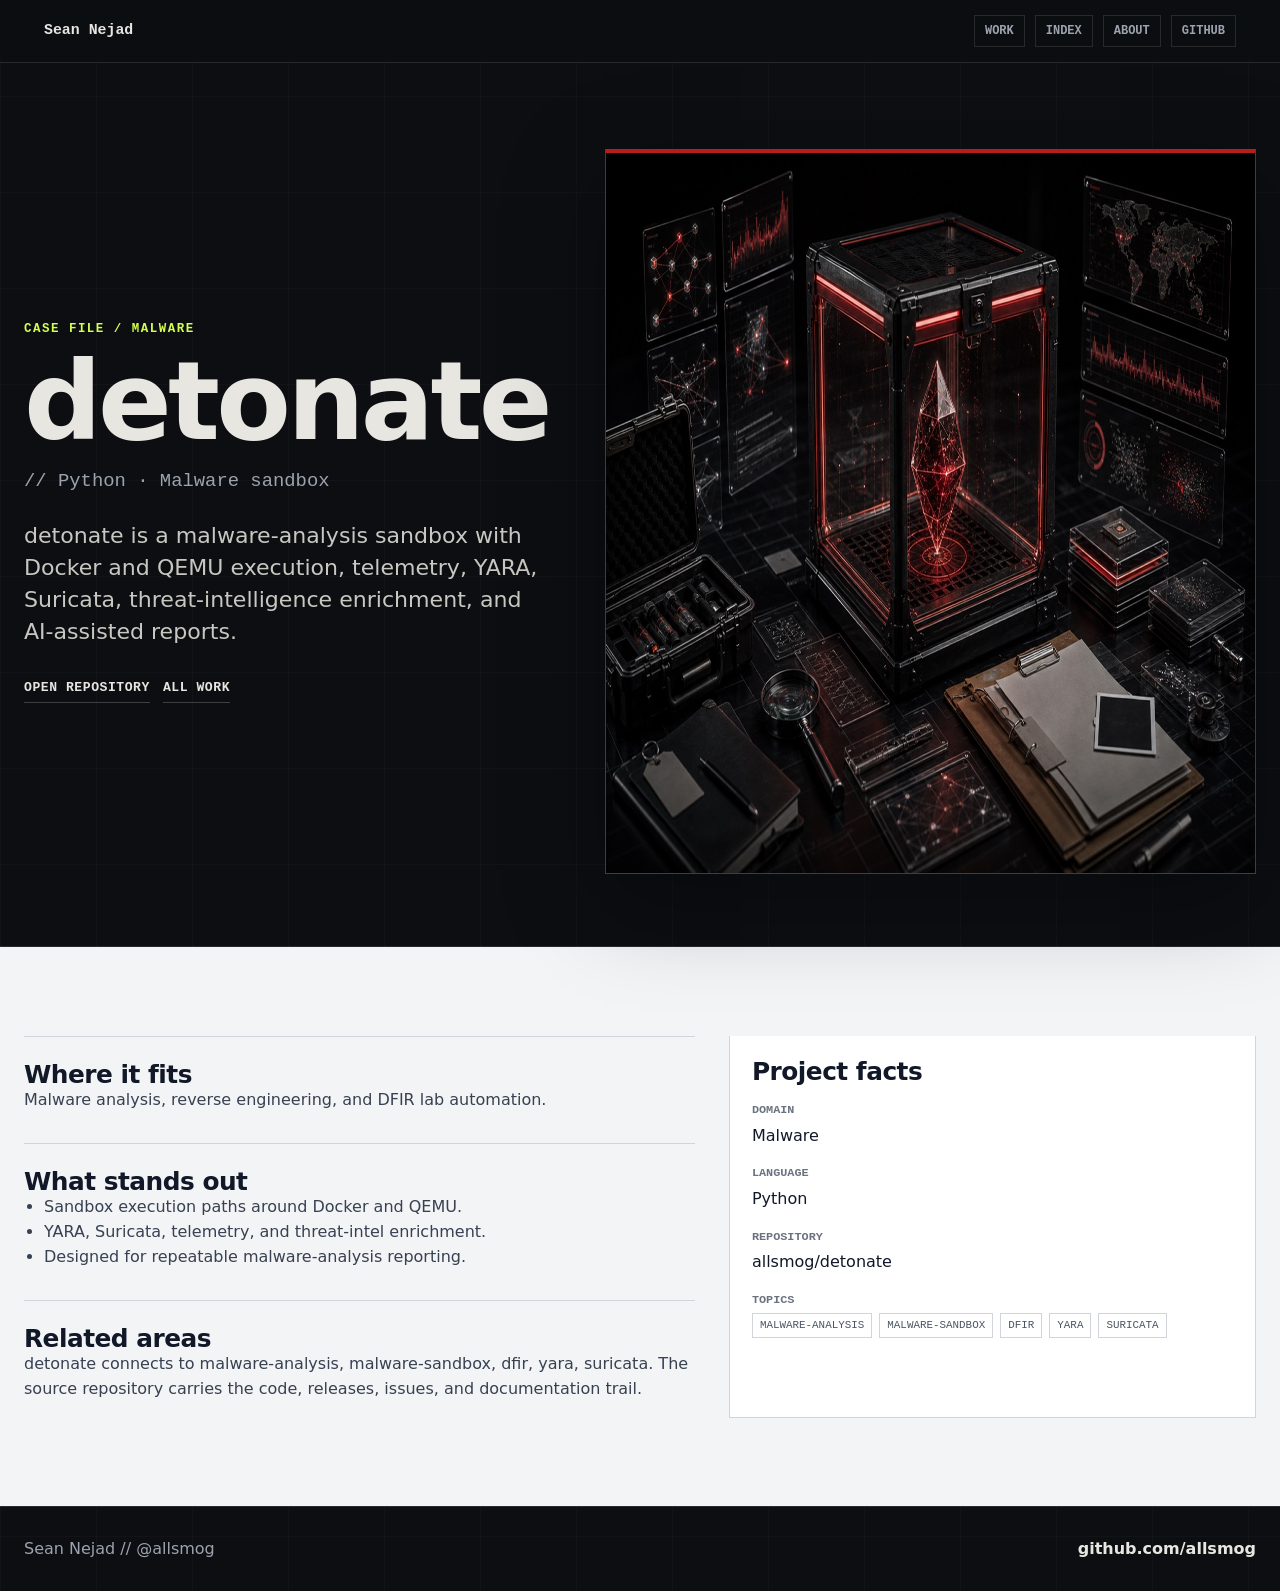
==== commit 782507a6: "Add generated SEO visuals and metadata" ====
--- a/projects/detonate/index.html
+++ b/projects/detonate/index.html
@@ -3,20 +3,33 @@
 <head>
   <meta charset="utf-8">
   <meta name="viewport" content="width=device-width, initial-scale=1">
-  <title>detonate | Sean Nejad / allsmog</title>
+  <title>detonate Malware Analysis Sandbox | Sean Nejad / allsmog</title>
   <meta name="description" content="detonate is a malware-analysis sandbox with Docker, QEMU, telemetry, YARA, Suricata, threat-intel enrichment, and AI reports.">
+  <meta name="author" content="Sean Nejad">
+  <meta name="robots" content="index,follow,max-image-preview:large">
+  <meta name="theme-color" content="#0c0e12">
   <link rel="canonical" href="https://allsmog.github.io/projects/detonate/">
+  <link rel="alternate" type="text/plain" href="/llms.txt" title="LLMs.txt">
+  <link rel="preload" as="image" href="/assets/generated/sean-nejad-detonate-malware-analysis-sandbox.jpg" fetchpriority="high">
   <meta property="og:type" content="website">
-  <meta property="og:title" content="detonate | Sean Nejad / allsmog">
+  <meta property="og:site_name" content="Sean Nejad / allsmog">
+  <meta property="og:locale" content="en_US">
+  <meta property="og:title" content="detonate Malware Analysis Sandbox | Sean Nejad / allsmog">
   <meta property="og:description" content="detonate is a malware-analysis sandbox with Docker, QEMU, telemetry, YARA, Suricata, threat-intel enrichment, and AI reports.">
   <meta property="og:url" content="https://allsmog.github.io/projects/detonate/">
-  <meta property="og:image" content="https://allsmog.github.io/assets/project-visuals/detonate.png">
+  <meta property="og:image" content="https://allsmog.github.io/assets/generated/sean-nejad-detonate-malware-analysis-sandbox.jpg">
+  <meta property="og:image:secure_url" content="https://allsmog.github.io/assets/generated/sean-nejad-detonate-malware-analysis-sandbox.jpg">
+  <meta property="og:image:type" content="image/jpeg">
+  <meta property="og:image:width" content="1280">
+  <meta property="og:image:height" content="720">
+  <meta property="og:image:alt" content="Cinematic dark malware-analysis sandbox with sealed containment cube, red telemetry, and neutral evidence artifacts for detonate.">
   <meta name="twitter:card" content="summary_large_image">
-  <meta name="twitter:title" content="detonate | Sean Nejad / allsmog">
+  <meta name="twitter:title" content="detonate Malware Analysis Sandbox | Sean Nejad / allsmog">
   <meta name="twitter:description" content="detonate is a malware-analysis sandbox with Docker, QEMU, telemetry, YARA, Suricata, threat-intel enrichment, and AI reports.">
-  <meta name="twitter:image" content="https://allsmog.github.io/assets/project-visuals/detonate.png">
+  <meta name="twitter:image" content="https://allsmog.github.io/assets/generated/sean-nejad-detonate-malware-analysis-sandbox.jpg">
+  <meta name="twitter:image:alt" content="Cinematic dark malware-analysis sandbox with sealed containment cube, red telemetry, and neutral evidence artifacts for detonate.">
   <link rel="stylesheet" href="/assets/site.css">
-  <script type="application/ld+json">{"@context":"https://schema.org","@type":"SoftwareSourceCode","name":"detonate","description":"detonate is a malware-analysis sandbox with Docker and QEMU execution, telemetry, YARA, Suricata, threat-intelligence enrichment, and AI-assisted reports.","codeRepository":"https://github.com/allsmog/detonate","programmingLanguage":"Python","author":{"@type":"Person","name":"Sean Nejad","alternateName":"allsmog","url":"https://allsmog.github.io"},"url":"https://allsmog.github.io/projects/detonate/","keywords":"malware-analysis, malware-sandbox, dfir, yara, suricata"}</script>
+  <script type="application/ld+json">{"@context":"https://schema.org","@type":"SoftwareSourceCode","name":"detonate","description":"detonate is a malware-analysis sandbox with Docker and QEMU execution, telemetry, YARA, Suricata, threat-intelligence enrichment, and AI-assisted reports.","image":{"@type":"ImageObject","url":"https://allsmog.github.io/assets/generated/sean-nejad-detonate-malware-analysis-sandbox.jpg","contentUrl":"https://allsmog.github.io/assets/generated/sean-nejad-detonate-malware-analysis-sandbox.jpg","width":1280,"height":720,"description":"Cinematic dark malware-analysis sandbox with sealed containment cube, red telemetry, and neutral evidence artifacts for detonate.","caption":"detonate artwork for safe malware-analysis sandboxing, telemetry, detection, enrichment, and repeatable reporting."},"thumbnailUrl":"https://allsmog.github.io/assets/generated/sean-nejad-detonate-malware-analysis-sandbox.jpg","codeRepository":"https://github.com/allsmog/detonate","programmingLanguage":"Python","author":{"@type":"Person","name":"Sean Nejad","alternateName":"allsmog","url":"https://allsmog.github.io"},"url":"https://allsmog.github.io/projects/detonate/","mainEntityOfPage":"https://allsmog.github.io/projects/detonate/","about":[{"@type":"Thing","name":"malware-analysis"},{"@type":"Thing","name":"malware-sandbox"},{"@type":"Thing","name":"dfir"},{"@type":"Thing","name":"yara"},{"@type":"Thing","name":"suricata"}],"keywords":"malware-analysis, malware-sandbox, dfir, yara, suricata"}</script>
 </head>
 <body>
   <a class="skip-link" href="#main">Skip to content</a>
@@ -45,7 +58,7 @@
           </div>
         </div>
         <figure class="project-dossier-art">
-          <img src="/assets/project-visuals/detonate.png" alt="detonate artifact preview" width="1280" height="720">
+          <img src="/assets/generated/sean-nejad-detonate-malware-analysis-sandbox.jpg" alt="Cinematic dark malware-analysis sandbox with sealed containment cube, red telemetry, and neutral evidence artifacts for detonate." width="1280" height="720" fetchpriority="high" decoding="async">
         </figure>
       </div>
     </section>
--- a/assets/site.css
+++ b/assets/site.css
@@ -246,7 +246,7 @@
   aspect-ratio: 16 / 9;
   border: 1px solid var(--line-strong);
   box-shadow: var(--shadow);
-  object-fit: contain;
+  object-fit: cover;
   opacity: 0.78;
   position: relative;
   width: 100%;
@@ -318,7 +318,7 @@
 
 .feature-art img {
   height: 100%;
-  object-fit: contain;
+  object-fit: cover;
   opacity: 0.92;
   transition: opacity 160ms ease, transform 160ms ease;
   width: 100%;
@@ -401,6 +401,7 @@
 }
 
 .index-grid {
+  align-items: start;
   display: grid;
   gap: 16px;
   grid-template-columns: repeat(3, minmax(0, 1fr));
@@ -426,7 +427,8 @@
 
 .index-art img {
   aspect-ratio: 16 / 9;
-  object-fit: contain;
+  height: auto;
+  object-fit: cover;
   opacity: 0.88;
   width: 100%;
 }
@@ -694,6 +696,11 @@
     grid-template-columns: 106px minmax(0, 1fr);
   }
 
+  .index-art {
+    aspect-ratio: auto;
+    height: 100%;
+  }
+
   .index-art img {
     aspect-ratio: auto;
     height: 100%;
